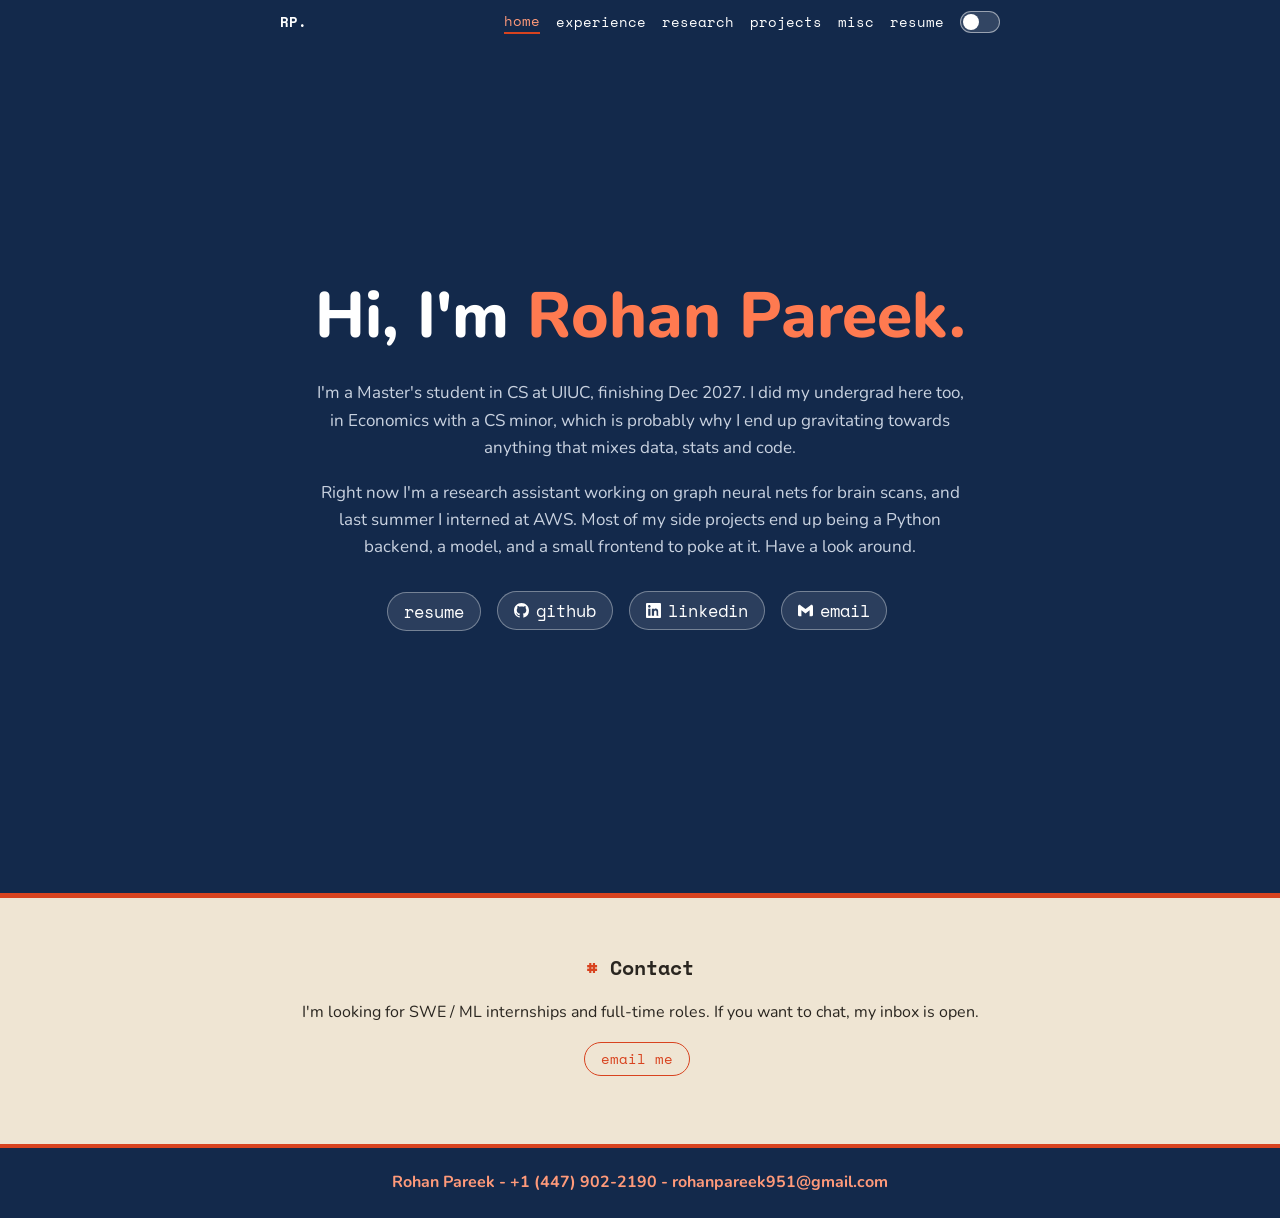
==== index.html @ a2ee43c5 "first version of personal site" ====
<!DOCTYPE html>
<html lang="en">
<head>
<meta charset="utf-8">
<meta name="viewport" content="width=device-width, initial-scale=1">
<title>Rohan Pareek</title>
<link rel="preconnect" href="https://fonts.googleapis.com">
<link rel="preconnect" href="https://fonts.gstatic.com" crossorigin>
<link href="https://fonts.googleapis.com/css2?family=Nunito:wght@400;600;700;800&family=Space+Mono:wght@400;700&display=swap" rel="stylesheet">
<link rel="stylesheet" href="style.css">
<script src="script.js"></script>
</head>
<body>

<nav>
  <div class="wrap nav-inner">
    <a href="index.html" class="logo">RP.</a>
    <div class="nav-links">
      <a href="index.html" class="active">home</a>
      <a href="experience.html">experience</a>
      <a href="research.html">research</a>
      <a href="projects.html">projects</a>
      <a href="misc.html">misc</a>
      <a href="resume.pdf" target="_blank" rel="noopener">resume</a>
      <button id="theme-btn" class="toggle" role="switch" aria-checked="false" aria-label="dark mode" title="dark mode"><span class="knob"></span></button>
    </div>
  </div>
</nav>

<header class="hero">
  <div class="wrap hero-inner">
    <!-- drop a photo named me.jpg in this folder and it'll show up here -->
    <img src="me.jpg" alt="Rohan" class="me" onerror="this.remove()">
    <h1>Hi, I'm <span class="name">Rohan Pareek.</span></h1>
    <p>
      I'm a Master's student in CS at UIUC, finishing Dec 2027. I did my undergrad here
      too, in Economics with a CS minor, which is probably why I end up gravitating towards
      anything that mixes data, stats and code.
    </p>
    <p>
      Right now I'm a research assistant working on graph neural nets for brain scans,
      and last summer I interned at AWS. Most of my side projects end up being a Python
      backend, a model, and a small frontend to poke at it. Have a look around.
    </p>
    <p class="links">
      <a href="resume.pdf" target="_blank" rel="noopener">resume</a>
      <a href="https://github.com/Rohpar1504" target="_blank" rel="noopener"><svg viewBox="0 0 16 16" width="15" height="15" fill="currentColor" aria-hidden="true"><path d="M8 0c4.42 0 8 3.58 8 8a8.013 8.013 0 0 1-5.45 7.59c-.4.08-.55-.17-.55-.38 0-.27.01-1.13.01-2.2 0-.75-.25-1.23-.54-1.48 1.78-.2 3.65-.88 3.65-3.95 0-.88-.31-1.59-.82-2.15.08-.2.36-1.02-.08-2.12 0 0-.67-.22-2.2.82-.64-.18-1.32-.27-2-.27-.68 0-1.36.09-2 .27-1.53-1.03-2.2-.82-2.2-.82-.44 1.1-.16 1.92-.08 2.12-.51.56-.82 1.28-.82 2.15 0 3.06 1.86 3.75 3.64 3.95-.23.2-.44.55-.51 1.07-.46.21-1.61.55-2.33-.66-.15-.24-.6-.83-1.23-.82-.67.01-.27.38.01.53.34.19.73.9.82 1.13.16.45.68 1.31 2.69.94 0 .67.01 1.3.01 1.49 0 .21-.15.45-.55.38A7.995 7.995 0 0 1 0 8c0-4.42 3.58-8 8-8Z"></path></svg>github</a>
      <a href="https://www.linkedin.com/in/rohpar/" target="_blank" rel="noopener"><svg viewBox="0 0 24 24" width="15" height="15" fill="currentColor" aria-hidden="true"><path d="M20.447 20.452h-3.554v-5.569c0-1.328-.027-3.037-1.852-3.037-1.853 0-2.136 1.445-2.136 2.939v5.667H9.351V9h3.414v1.561h.046c.477-.85 1.637-1.751 2.37-1.751 3.601 0 4.267 2.37 4.267 4.37v6.272zM5.337 7.433c-1.144 0-2.063-.926-2.063-2.065 0-1.138.92-2.063 2.063-2.063 1.14 0 2.064.925 2.064 2.063 0 1.139-.925 2.065-2.064 2.065zm1.782 13.019H3.555V9h3.564v11.452zM22.225 0H1.771C.792 0 0 .774 0 1.729v20.542C0 23.227.792 24 1.771 24h20.451C23.2 24 24 23.227 24 22.271V1.729C24 .774 23.2 0 22.222 0h.003z"></path></svg>linkedin</a>
      <a href="mailto:rohanpareek951@gmail.com"><svg viewBox="0 0 24 24" width="15" height="15" fill="currentColor" aria-hidden="true"><path d="M24 5.457v13.909c0 .904-.732 1.636-1.636 1.636h-3.819V11.73L12 16.64l-6.545-4.91v9.273H1.636A1.636 1.636 0 0 1 0 19.366V5.457c0-2.023 2.309-3.178 3.927-1.964L5.455 4.64 12 9.548l6.545-4.91 1.528-1.145C21.69 2.28 24 3.434 24 5.457z"></path></svg>email</a>
    </p>
  </div>
</header>

<main class="wrap">

<section class="contact">
  <h2>Contact</h2>
  <p>I'm looking for SWE / ML internships and full-time roles. If you want to chat, my inbox is open.</p>
  <p class="links"><a href="mailto:rohanpareek951@gmail.com">email me</a></p>
</section>

</main>

<footer>
  <div class="wrap">
    <p>Rohan Pareek - <a href="tel:+14479022190">+1 (447) 902-2190</a> - <a href="mailto:rohanpareek951@gmail.com">rohanpareek951@gmail.com</a></p>
  </div>
</footer>

</body>
</html>
---- style.css ----
/* colors - illinois orange + navy */
:root {
  --bg: #efe5d3;
  --text: #2a2620;
  --muted: #6b6255;
  --navy: #13294b;
  --orange: #d8431f;
  --line: #d8c9ae;
  --box: #f8f2e7;
}

[data-theme="dark"] {
  --bg: #121a28;
  --text: #dde2ea;
  --muted: #95a0b2;
  --navy: #0b1424;
  --orange: #ff7a50;
  --line: #27344a;
  --box: #18233a;
}

* {
  box-sizing: border-box;
}

body {
  margin: 0;
  font-family: "Nunito", -apple-system, Helvetica, Arial, sans-serif;
  font-size: 16px;
  line-height: 1.6;
  color: var(--text);
  background: var(--bg);
}

.wrap {
  max-width: 760px;
  margin: 0 auto;
  padding: 0 20px;
}

a {
  color: var(--orange);
}

a:hover {
  text-decoration-thickness: 2px;
}

/* nav */
nav {
  position: sticky;
  top: 0;
  z-index: 10;
  background: var(--navy);
  font-family: "Space Mono", Menlo, monospace;
  font-size: 14px;
}

.nav-inner {
  display: flex;
  justify-content: space-between;
  align-items: center;
  flex-wrap: wrap;
  gap: 8px;
  padding-top: 10px;
  padding-bottom: 10px;
}

nav a {
  color: #fff;
  text-decoration: none;
}

nav a:hover {
  color: #ff9a7a;
  text-decoration: underline;
}

/* the tab for the page you're on */
.nav-links a.active {
  color: #ff9a7a;
  border-bottom: 2px solid var(--orange);
}

.logo {
  font-weight: 700;
}

.nav-links {
  display: flex;
  flex-wrap: wrap;
  gap: 16px;
  align-items: center;
}

/* dark mode switch */
.toggle {
  position: relative;
  width: 40px;
  height: 22px;
  padding: 0;
  border: 1px solid #ffffff80;
  border-radius: 11px;
  background: #ffffff22;
  cursor: pointer;
  transition: background 0.2s;
}

.knob {
  position: absolute;
  top: 2px;
  left: 2px;
  width: 16px;
  height: 16px;
  border-radius: 50%;
  background: #fff;
  transition: left 0.2s;
}

.toggle[aria-checked="true"] {
  background: var(--orange);
  border-color: var(--orange);
}

.toggle[aria-checked="true"] .knob {
  left: 20px;
}

.toggle:hover {
  border-color: #fff;
}

/* header */
header {
  background: var(--navy);
  color: #fff;
  padding: 40px 0 44px;
  border-bottom: 5px solid var(--orange);
}

.header-inner {
  display: flex;
  align-items: center;
  gap: 28px;
}

.me {
  width: 130px;
  height: 130px;
  object-fit: cover;
  border: 3px solid #fff;
}

header h1 {
  margin: 0 0 6px;
  font-weight: 800;
  font-size: 38px;
  line-height: 1.2;
}

.sub {
  margin: 0 0 16px;
  color: #c9d2e0;
}

/* big centered intro on the home page */
header.hero {
  min-height: calc(100vh - 46px);
  display: flex;
  align-items: center;
  padding: 60px 0;
  text-align: center;
}

.hero-inner {
  width: 100%;
  max-width: 700px;
}

.hero h1 {
  font-size: clamp(38px, 7vw, 64px);
  font-weight: 800;
  line-height: 1.1;
  margin: 0 0 28px;
}

.hero .name {
  color: #ff7a50;
}

.hero p {
  color: #c9d2e0;
  font-size: 17px;
  margin: 0 auto 18px;
}

.hero .links {
  margin-top: 30px;
}

.hero .me {
  display: block;
  margin: 0 auto 24px;
  border-radius: 50%;
}

/* contact section under the hero */
.contact {
  text-align: center;
  padding: 30px 0 10px;
}

.contact .links a {
  color: var(--orange);
  background: none;
  border-color: var(--orange);
}

.contact .links a:hover {
  color: #fff;
  background: var(--orange);
}

/* smaller header on the inner pages */
header.page-head {
  padding: 28px 0 26px;
  margin-bottom: 16px;
}

.page-head h1 {
  font-family: "Space Mono", Menlo, monospace;
  font-size: 30px;
}

.page-head .sub {
  margin: 0;
}

.sub a {
  color: #fff;
}

.links {
  margin: 0;
  font-family: "Space Mono", Menlo, monospace;
  font-size: 14px;
}

.links a {
  display: inline-flex;
  align-items: center;
  gap: 7px;
  color: #fff;
  text-decoration: none;
  background: #ffffff1a;
  border: 1px solid #ffffff59;
  border-radius: 999px;
  padding: 5px 16px;
  margin: 0 6px 8px 0;
  transition: background 0.15s, border-color 0.15s;
}

.links a:hover {
  background: var(--orange);
  border-color: var(--orange);
}

/* sections */
section {
  padding-top: 20px;
}

h2 {
  font-family: "Space Mono", Menlo, monospace;
  font-size: 20px;
  margin: 24px 0 14px;
}

h2::before {
  content: "# ";
  color: var(--orange);
}

h3 {
  font-size: 17px;
  margin: 0 0 6px;
}

ul {
  padding-left: 20px;
}

li {
  margin-bottom: 6px;
}

.small {
  font-size: 14px;
  color: var(--muted);
}

/* experience / education entries */
.entry {
  border-left: 3px solid var(--line);
  padding-left: 16px;
  margin-bottom: 26px;
}

.entry:hover {
  border-left-color: var(--orange);
}

.entry-head {
  display: flex;
  justify-content: space-between;
  flex-wrap: wrap;
  gap: 4px 16px;
}

.date {
  font-family: "Space Mono", Menlo, monospace;
  font-size: 13px;
  color: var(--muted);
  white-space: nowrap;
}

.entry p {
  margin: 4px 0;
}

.entry ul {
  margin: 6px 0;
}

.loc,
.role {
  color: var(--muted);
  font-size: 15px;
}

/* github link with the logo */
.gh-link {
  display: inline-flex;
  align-items: center;
  gap: 6px;
}

/* projects */
.projects {
  display: grid;
  grid-template-columns: 1fr 1fr;
  gap: 16px;
}

.project {
  background: var(--box);
  border: 1px solid var(--line);
  border-top: 3px solid var(--navy);
  padding: 14px 16px;
}

[data-theme="dark"] .project {
  border-top-color: var(--orange);
}

.project p {
  margin: 0 0 8px;
  font-size: 15px;
}

.stack {
  font-family: "Space Mono", Menlo, monospace;
  font-size: 12.5px !important;
  color: var(--muted);
  margin-bottom: 0 !important;
}

.misc {
  list-style: square;
}

.misc li::marker {
  color: var(--orange);
}

/* footer */
footer {
  margin-top: 50px;
  padding: 22px 0;
  background: var(--navy);
  border-top: 4px solid var(--orange);
  text-align: center;
  font-weight: 700;
  color: #ff9a7a;
}

footer p {
  margin: 0;
}

footer a {
  color: inherit;
  text-decoration: none;
}

footer a:hover {
  text-decoration: underline;
}

/* phones */
@media (max-width: 600px) {
  .header-inner {
    flex-direction: column;
    align-items: flex-start;
    gap: 16px;
  }

  header h1 {
    font-size: 30px;
  }

  .projects {
    grid-template-columns: 1fr;
  }

  .nav-links {
    gap: 12px;
  }
}
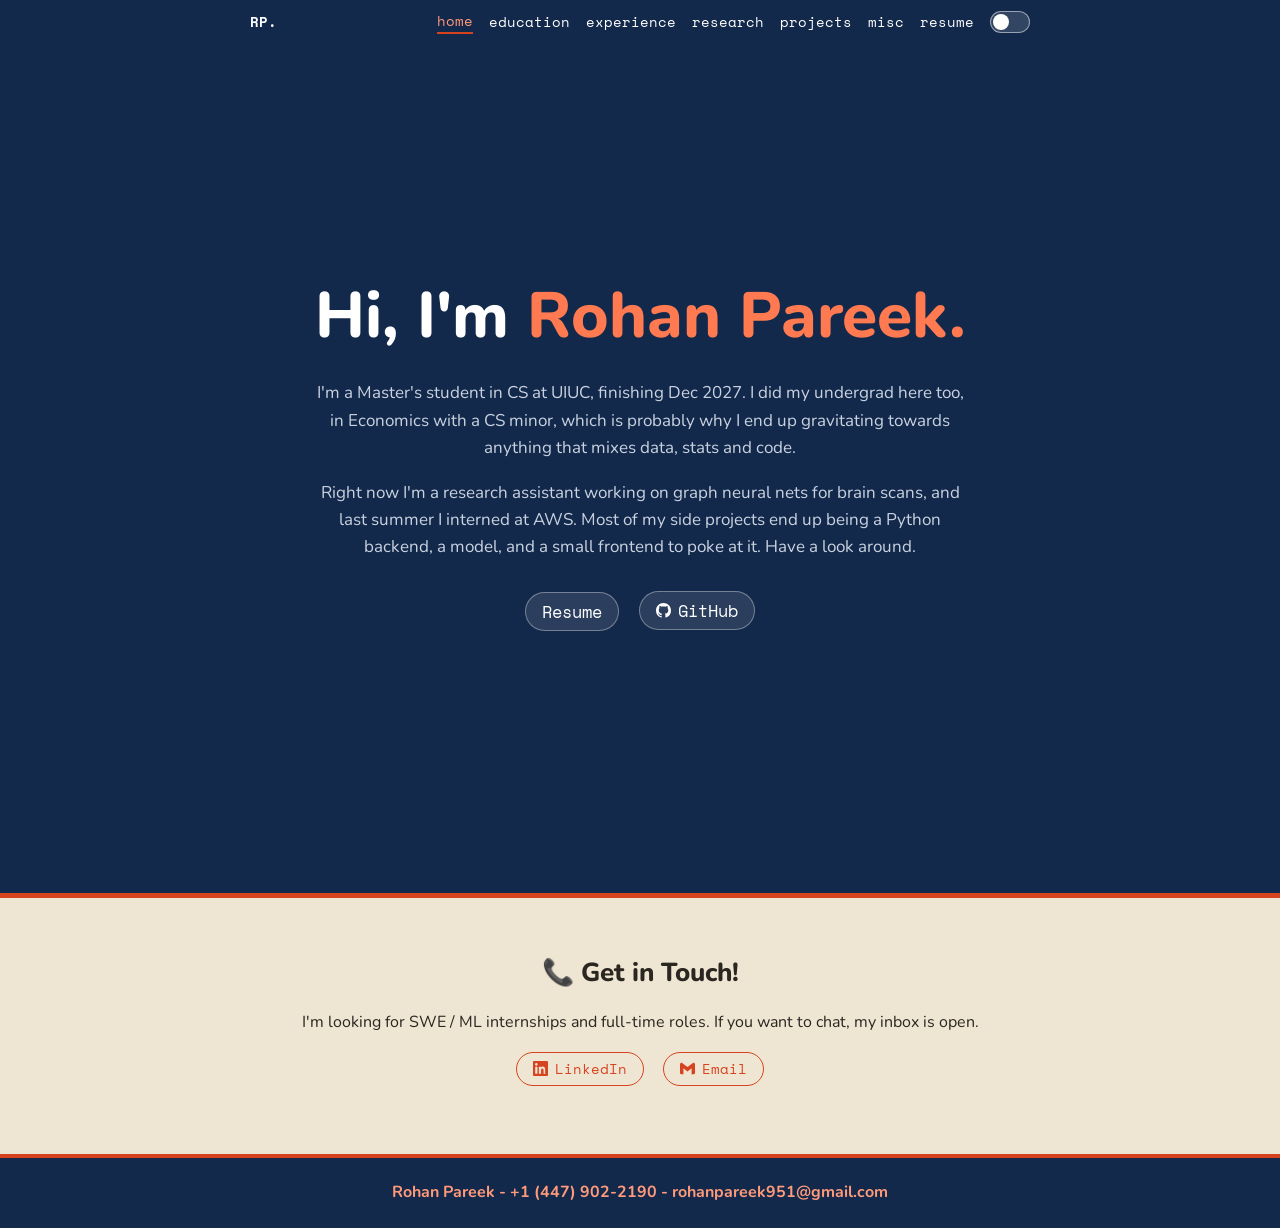
==== commit 8a02ed47: "education tab, card layout, get in touch section changes" ====
--- a/index.html
+++ b/index.html
@@ -17,6 +17,7 @@
     <a href="index.html" class="logo">RP.</a>
     <div class="nav-links">
       <a href="index.html" class="active">home</a>
+      <a href="education.html">education</a>
       <a href="experience.html">experience</a>
       <a href="research.html">research</a>
       <a href="projects.html">projects</a>
@@ -43,10 +44,8 @@
       backend, a model, and a small frontend to poke at it. Have a look around.
     </p>
     <p class="links">
-      <a href="resume.pdf" target="_blank" rel="noopener">resume</a>
-      <a href="https://github.com/Rohpar1504" target="_blank" rel="noopener"><svg viewBox="0 0 16 16" width="15" height="15" fill="currentColor" aria-hidden="true"><path d="M8 0c4.42 0 8 3.58 8 8a8.013 8.013 0 0 1-5.45 7.59c-.4.08-.55-.17-.55-.38 0-.27.01-1.13.01-2.2 0-.75-.25-1.23-.54-1.48 1.78-.2 3.65-.88 3.65-3.95 0-.88-.31-1.59-.82-2.15.08-.2.36-1.02-.08-2.12 0 0-.67-.22-2.2.82-.64-.18-1.32-.27-2-.27-.68 0-1.36.09-2 .27-1.53-1.03-2.2-.82-2.2-.82-.44 1.1-.16 1.92-.08 2.12-.51.56-.82 1.28-.82 2.15 0 3.06 1.86 3.75 3.64 3.95-.23.2-.44.55-.51 1.07-.46.21-1.61.55-2.33-.66-.15-.24-.6-.83-1.23-.82-.67.01-.27.38.01.53.34.19.73.9.82 1.13.16.45.68 1.31 2.69.94 0 .67.01 1.3.01 1.49 0 .21-.15.45-.55.38A7.995 7.995 0 0 1 0 8c0-4.42 3.58-8 8-8Z"></path></svg>github</a>
-      <a href="https://www.linkedin.com/in/rohpar/" target="_blank" rel="noopener"><svg viewBox="0 0 24 24" width="15" height="15" fill="currentColor" aria-hidden="true"><path d="M20.447 20.452h-3.554v-5.569c0-1.328-.027-3.037-1.852-3.037-1.853 0-2.136 1.445-2.136 2.939v5.667H9.351V9h3.414v1.561h.046c.477-.85 1.637-1.751 2.37-1.751 3.601 0 4.267 2.37 4.267 4.37v6.272zM5.337 7.433c-1.144 0-2.063-.926-2.063-2.065 0-1.138.92-2.063 2.063-2.063 1.14 0 2.064.925 2.064 2.063 0 1.139-.925 2.065-2.064 2.065zm1.782 13.019H3.555V9h3.564v11.452zM22.225 0H1.771C.792 0 0 .774 0 1.729v20.542C0 23.227.792 24 1.771 24h20.451C23.2 24 24 23.227 24 22.271V1.729C24 .774 23.2 0 22.222 0h.003z"></path></svg>linkedin</a>
-      <a href="mailto:rohanpareek951@gmail.com"><svg viewBox="0 0 24 24" width="15" height="15" fill="currentColor" aria-hidden="true"><path d="M24 5.457v13.909c0 .904-.732 1.636-1.636 1.636h-3.819V11.73L12 16.64l-6.545-4.91v9.273H1.636A1.636 1.636 0 0 1 0 19.366V5.457c0-2.023 2.309-3.178 3.927-1.964L5.455 4.64 12 9.548l6.545-4.91 1.528-1.145C21.69 2.28 24 3.434 24 5.457z"></path></svg>email</a>
+      <a href="resume.pdf" target="_blank" rel="noopener">Resume</a>
+      <a href="https://github.com/Rohpar1504" target="_blank" rel="noopener"><svg viewBox="0 0 16 16" width="15" height="15" fill="currentColor" aria-hidden="true"><path d="M8 0c4.42 0 8 3.58 8 8a8.013 8.013 0 0 1-5.45 7.59c-.4.08-.55-.17-.55-.38 0-.27.01-1.13.01-2.2 0-.75-.25-1.23-.54-1.48 1.78-.2 3.65-.88 3.65-3.95 0-.88-.31-1.59-.82-2.15.08-.2.36-1.02-.08-2.12 0 0-.67-.22-2.2.82-.64-.18-1.32-.27-2-.27-.68 0-1.36.09-2 .27-1.53-1.03-2.2-.82-2.2-.82-.44 1.1-.16 1.92-.08 2.12-.51.56-.82 1.28-.82 2.15 0 3.06 1.86 3.75 3.64 3.95-.23.2-.44.55-.51 1.07-.46.21-1.61.55-2.33-.66-.15-.24-.6-.83-1.23-.82-.67.01-.27.38.01.53.34.19.73.9.82 1.13.16.45.68 1.31 2.69.94 0 .67.01 1.3.01 1.49 0 .21-.15.45-.55.38A7.995 7.995 0 0 1 0 8c0-4.42 3.58-8 8-8Z"></path></svg>GitHub</a>
     </p>
   </div>
 </header>
@@ -54,9 +53,12 @@
 <main class="wrap">
 
 <section class="contact">
-  <h2>Contact</h2>
+  <h2>📞 Get in Touch!</h2>
   <p>I'm looking for SWE / ML internships and full-time roles. If you want to chat, my inbox is open.</p>
-  <p class="links"><a href="mailto:rohanpareek951@gmail.com">email me</a></p>
+  <p class="links">
+  <a href="https://www.linkedin.com/in/rohpar/" target="_blank" rel="noopener"><svg viewBox="0 0 24 24" width="15" height="15" fill="currentColor" aria-hidden="true"><path d="M20.447 20.452h-3.554v-5.569c0-1.328-.027-3.037-1.852-3.037-1.853 0-2.136 1.445-2.136 2.939v5.667H9.351V9h3.414v1.561h.046c.477-.85 1.637-1.751 2.37-1.751 3.601 0 4.267 2.37 4.267 4.37v6.272zM5.337 7.433c-1.144 0-2.063-.926-2.063-2.065 0-1.138.92-2.063 2.063-2.063 1.14 0 2.064.925 2.064 2.063 0 1.139-.925 2.065-2.064 2.065zm1.782 13.019H3.555V9h3.564v11.452zM22.225 0H1.771C.792 0 0 .774 0 1.729v20.542C0 23.227.792 24 1.771 24h20.451C23.2 24 24 23.227 24 22.271V1.729C24 .774 23.2 0 22.222 0h.003z"></path></svg>LinkedIn</a>
+  <a href="mailto:rohanpareek951@gmail.com"><svg viewBox="0 0 24 24" width="15" height="15" fill="currentColor" aria-hidden="true"><path d="M24 5.457v13.909c0 .904-.732 1.636-1.636 1.636h-3.819V11.73L12 16.64l-6.545-4.91v9.273H1.636A1.636 1.636 0 0 1 0 19.366V5.457c0-2.023 2.309-3.178 3.927-1.964L5.455 4.64 12 9.548l6.545-4.91 1.528-1.145C21.69 2.28 24 3.434 24 5.457z"></path></svg>Email</a>
+  </p>
 </section>
 
 </main>
--- a/style.css
+++ b/style.css
@@ -7,6 +7,8 @@
   --orange: #d8431f;
   --line: #d8c9ae;
   --box: #f8f2e7;
+  --card: #fffcf6;
+  --shadow: rgba(60, 40, 10, 0.08);
 }
 
 [data-theme="dark"] {
@@ -17,6 +19,8 @@
   --orange: #ff7a50;
   --line: #27344a;
   --box: #18233a;
+  --card: #1a2539;
+  --shadow: rgba(0, 0, 0, 0.35);
 }
 
 * {
@@ -30,10 +34,19 @@
   line-height: 1.6;
   color: var(--text);
   background: var(--bg);
+  min-height: 100vh;
+  display: flex;
+  flex-direction: column;
+}
+
+/* push the footer to the bottom on short pages */
+main {
+  flex: 1;
+  width: 100%;
 }
 
 .wrap {
-  max-width: 760px;
+  max-width: 820px;
   margin: 0 auto;
   padding: 0 20px;
 }
@@ -198,6 +211,10 @@
   margin-top: 30px;
 }
 
+.hero .links a {
+  margin: 0 5px 8px;
+}
+
 .hero .me {
   display: block;
   margin: 0 auto 24px;
@@ -210,7 +227,18 @@
   padding: 30px 0 10px;
 }
 
+.contact h2::before {
+  content: none;
+}
+
+.contact h2 {
+  font-family: "Nunito", -apple-system, Helvetica, Arial, sans-serif;
+  font-weight: 800;
+  font-size: 26px;
+}
+
 .contact .links a {
+  margin: 0 5px 8px;
   color: var(--orange);
   background: none;
   border-color: var(--orange);
@@ -221,19 +249,24 @@
   background: var(--orange);
 }
 
-/* smaller header on the inner pages */
+/* page title on the inner pages */
 header.page-head {
-  padding: 28px 0 26px;
-  margin-bottom: 16px;
+  padding: 56px 0 50px;
+  margin-bottom: 36px;
+  text-align: center;
 }
 
 .page-head h1 {
-  font-family: "Space Mono", Menlo, monospace;
-  font-size: 30px;
+  font-size: clamp(34px, 6vw, 50px);
+  font-weight: 800;
+  text-transform: uppercase;
+  letter-spacing: 2px;
+  margin-bottom: 10px;
 }
 
 .page-head .sub {
   margin: 0;
+  font-size: 17px;
 }
 
 .sub a {
@@ -299,22 +332,63 @@
   color: var(--muted);
 }
 
-/* experience / education entries */
-.entry {
-  border-left: 3px solid var(--line);
-  padding-left: 16px;
-  margin-bottom: 26px;
-}
-
-.entry:hover {
-  border-left-color: var(--orange);
-}
-
-.entry-head {
-  display: flex;
-  justify-content: space-between;
-  flex-wrap: wrap;
-  gap: 4px 16px;
+/* cards (education, experience, research, projects, misc) */
+.card,
+.project {
+  background: var(--card);
+  border: 1px solid var(--line);
+  border-radius: 12px;
+  padding: 24px 28px;
+  margin-bottom: 22px;
+  box-shadow: 0 2px 8px var(--shadow);
+  transition: transform 0.15s, box-shadow 0.15s, border-color 0.15s;
+}
+
+.card:hover,
+.project:hover {
+  transform: translateY(-3px);
+  box-shadow: 0 8px 22px var(--shadow);
+  border-color: var(--orange);
+}
+
+.card h3 {
+  font-size: 22px;
+  font-weight: 800;
+  line-height: 1.3;
+  margin: 0 0 4px;
+}
+
+.card-sub {
+  font-size: 18px;
+  margin: 0 0 4px;
+}
+
+.meta {
+  font-style: italic;
+  color: var(--muted);
+  margin: 0 0 12px;
+}
+
+.card p {
+  margin: 0 0 10px;
+}
+
+.card > :last-child {
+  margin-bottom: 0;
+}
+
+.card ul {
+  margin: 8px 0 12px;
+}
+
+.misc-grid {
+  display: grid;
+  grid-template-columns: 1fr 1fr;
+  gap: 0 22px;
+}
+
+.misc-grid .card:first-child {
+  grid-column: 1 / -1;
 }
 
 .date {
@@ -324,21 +398,11 @@
   white-space: nowrap;
 }
 
-.entry p {
-  margin: 4px 0;
-}
-
-.entry ul {
-  margin: 6px 0;
-}
-
-.loc,
-.role {
-  color: var(--muted);
-  font-size: 15px;
-}
-
 /* github link with the logo */
+.stack + p {
+  margin-top: 12px;
+}
+
 .gh-link {
   display: inline-flex;
   align-items: center;
@@ -349,18 +413,16 @@
 .projects {
   display: grid;
   grid-template-columns: 1fr 1fr;
-  gap: 16px;
+  gap: 22px;
 }
 
 .project {
-  background: var(--box);
-  border: 1px solid var(--line);
-  border-top: 3px solid var(--navy);
-  padding: 14px 16px;
-}
-
-[data-theme="dark"] .project {
-  border-top-color: var(--orange);
+  margin-bottom: 0;
+}
+
+.project h3 {
+  font-size: 20px;
+  font-weight: 800;
 }
 
 .project p {
@@ -419,8 +481,13 @@
     font-size: 30px;
   }
 
-  .projects {
+  .projects,
+  .misc-grid {
     grid-template-columns: 1fr;
+  }
+
+  .card {
+    padding: 20px;
   }
 
   .nav-links {
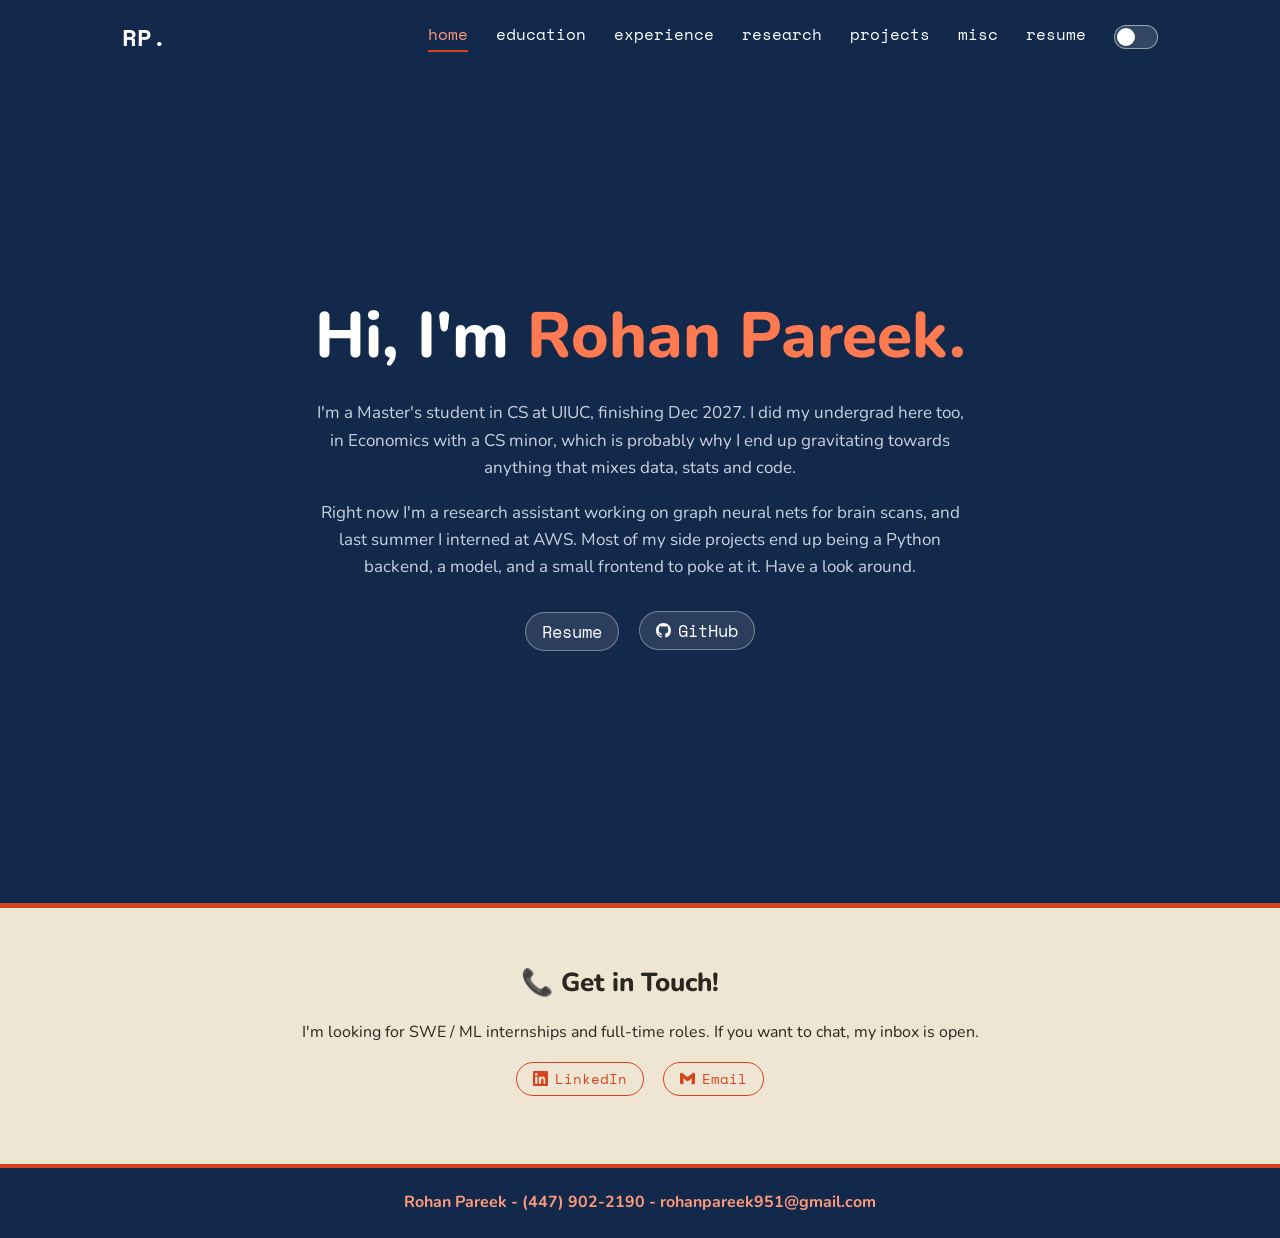
==== commit b5502b90: "phone menu, nav spacing, toggle fix" ====
--- a/index.html
+++ b/index.html
@@ -15,6 +15,7 @@
 <nav>
   <div class="wrap nav-inner">
     <a href="index.html" class="logo">RP.</a>
+    <button class="menu-btn" aria-label="menu" aria-expanded="false"><span></span><span></span><span></span></button>
     <div class="nav-links">
       <a href="index.html" class="active">home</a>
       <a href="education.html">education</a>
@@ -53,7 +54,7 @@
 <main class="wrap">
 
 <section class="contact">
-  <h2>📞 Get in Touch!</h2>
+  <h2><span class="title"><span class="phone">📞</span>Get in Touch!</span></h2>
   <p>I'm looking for SWE / ML internships and full-time roles. If you want to chat, my inbox is open.</p>
   <p class="links">
   <a href="https://www.linkedin.com/in/rohpar/" target="_blank" rel="noopener"><svg viewBox="0 0 24 24" width="15" height="15" fill="currentColor" aria-hidden="true"><path d="M20.447 20.452h-3.554v-5.569c0-1.328-.027-3.037-1.852-3.037-1.853 0-2.136 1.445-2.136 2.939v5.667H9.351V9h3.414v1.561h.046c.477-.85 1.637-1.751 2.37-1.751 3.601 0 4.267 2.37 4.267 4.37v6.272zM5.337 7.433c-1.144 0-2.063-.926-2.063-2.065 0-1.138.92-2.063 2.063-2.063 1.14 0 2.064.925 2.064 2.063 0 1.139-.925 2.065-2.064 2.065zm1.782 13.019H3.555V9h3.564v11.452zM22.225 0H1.771C.792 0 0 .774 0 1.729v20.542C0 23.227.792 24 1.771 24h20.451C23.2 24 24 23.227 24 22.271V1.729C24 .774 23.2 0 22.222 0h.003z"></path></svg>LinkedIn</a>
@@ -65,7 +66,7 @@
 
 <footer>
   <div class="wrap">
-    <p>Rohan Pareek - <a href="tel:+14479022190">+1 (447) 902-2190</a> - <a href="mailto:rohanpareek951@gmail.com">rohanpareek951@gmail.com</a></p>
+    <p>Rohan Pareek - <a href="tel:+14479022190">(447) 902-2190</a> - <a href="mailto:rohanpareek951@gmail.com">rohanpareek951@gmail.com</a></p>
   </div>
 </footer>
 
--- a/style.css
+++ b/style.css
@@ -66,7 +66,13 @@
   z-index: 10;
   background: var(--navy);
   font-family: "Space Mono", Menlo, monospace;
-  font-size: 14px;
+  font-size: 16px;
+}
+
+/* nav bar gets more room than the page text */
+nav .wrap {
+  max-width: 1100px;
+  padding: 18px 32px;
 }
 
 .nav-inner {
@@ -74,9 +80,9 @@
   justify-content: space-between;
   align-items: center;
   flex-wrap: wrap;
-  gap: 8px;
-  padding-top: 10px;
-  padding-bottom: 10px;
+  gap: 10px;
+  padding-top: 18px;
+  padding-bottom: 18px;
 }
 
 nav a {
@@ -84,6 +90,12 @@
   text-decoration: none;
 }
 
+/* every tab gets the same underline space so the active one doesn't jump */
+.nav-links a {
+  padding-bottom: 2px;
+  border-bottom: 2px solid transparent;
+}
+
 nav a:hover {
   color: #ff9a7a;
   text-decoration: underline;
@@ -92,39 +104,42 @@
 /* the tab for the page you're on */
 .nav-links a.active {
   color: #ff9a7a;
-  border-bottom: 2px solid var(--orange);
+  border-bottom-color: var(--orange);
 }
 
 .logo {
   font-weight: 700;
+  font-size: 24px;
 }
 
 .nav-links {
   display: flex;
   flex-wrap: wrap;
-  gap: 16px;
+  gap: 28px;
   align-items: center;
 }
 
-/* dark mode switch */
+/* dark mode switch - 3px gap around the knob in both positions */
 .toggle {
   position: relative;
-  width: 40px;
-  height: 22px;
+  flex-shrink: 0;
+  width: 44px;
+  height: 24px;
   padding: 0;
-  border: 1px solid #ffffff80;
-  border-radius: 11px;
+  border: none;
+  border-radius: 12px;
   background: #ffffff22;
+  box-shadow: inset 0 0 0 1px #ffffff80;
   cursor: pointer;
   transition: background 0.2s;
 }
 
 .knob {
   position: absolute;
-  top: 2px;
-  left: 2px;
-  width: 16px;
-  height: 16px;
+  top: 3px;
+  left: 3px;
+  width: 18px;
+  height: 18px;
   border-radius: 50%;
   background: #fff;
   transition: left 0.2s;
@@ -132,15 +147,15 @@
 
 .toggle[aria-checked="true"] {
   background: var(--orange);
-  border-color: var(--orange);
+  box-shadow: none;
 }
 
 .toggle[aria-checked="true"] .knob {
-  left: 20px;
+  left: 23px;
 }
 
 .toggle:hover {
-  border-color: #fff;
+  box-shadow: inset 0 0 0 1px #fff;
 }
 
 /* header */
@@ -178,7 +193,7 @@
 
 /* big centered intro on the home page */
 header.hero {
-  min-height: calc(100vh - 46px);
+  min-height: calc(100vh - 66px);
   display: flex;
   align-items: center;
   padding: 60px 0;
@@ -235,6 +250,17 @@
   font-family: "Nunito", -apple-system, Helvetica, Arial, sans-serif;
   font-weight: 800;
   font-size: 26px;
+}
+
+/* emoji hangs off the left so the words themselves are centered */
+.contact .title {
+  position: relative;
+}
+
+.contact .phone {
+  position: absolute;
+  right: 100%;
+  margin-right: 8px;
 }
 
 .contact .links a {
@@ -469,6 +495,80 @@
   text-decoration: underline;
 }
 
+/* hamburger menu - only shows on phones */
+.menu-btn {
+  display: none;
+  flex-direction: column;
+  justify-content: center;
+  gap: 5px;
+  width: 40px;
+  height: 40px;
+  padding: 8px;
+  background: none;
+  border: none;
+  cursor: pointer;
+}
+
+.menu-btn span {
+  display: block;
+  height: 3px;
+  background: #fff;
+  border-radius: 2px;
+  transition: transform 0.2s, opacity 0.2s;
+}
+
+/* lines turn into an X when the menu is open */
+nav.open .menu-btn span:nth-child(1) {
+  transform: translateY(8px) rotate(45deg);
+}
+
+nav.open .menu-btn span:nth-child(2) {
+  opacity: 0;
+}
+
+nav.open .menu-btn span:nth-child(3) {
+  transform: translateY(-8px) rotate(-45deg);
+}
+
+@media (max-width: 820px) {
+  .menu-btn {
+    display: flex;
+  }
+
+  .nav-links {
+    display: none;
+    width: 100%;
+    flex-direction: column;
+    align-items: flex-start;
+    gap: 0;
+    padding-top: 8px;
+  }
+
+  nav.open .nav-links {
+    display: flex;
+  }
+
+  .nav-links a {
+    width: 100%;
+    padding: 12px 0;
+    font-size: 17px;
+    border-bottom: 1px solid #ffffff1f;
+  }
+
+  .nav-links a.active {
+    border-bottom-color: #ffffff1f;
+  }
+
+  .nav-links a.active::before {
+    content: "> ";
+    color: var(--orange);
+  }
+
+  .toggle {
+    margin-top: 14px;
+  }
+}
+
 /* phones */
 @media (max-width: 600px) {
   .header-inner {
@@ -490,7 +590,11 @@
     padding: 20px;
   }
 
-  .nav-links {
-    gap: 12px;
-  }
-}
+  nav {
+    font-size: 14px;
+  }
+
+  nav .wrap {
+    padding: 14px 16px;
+  }
+}
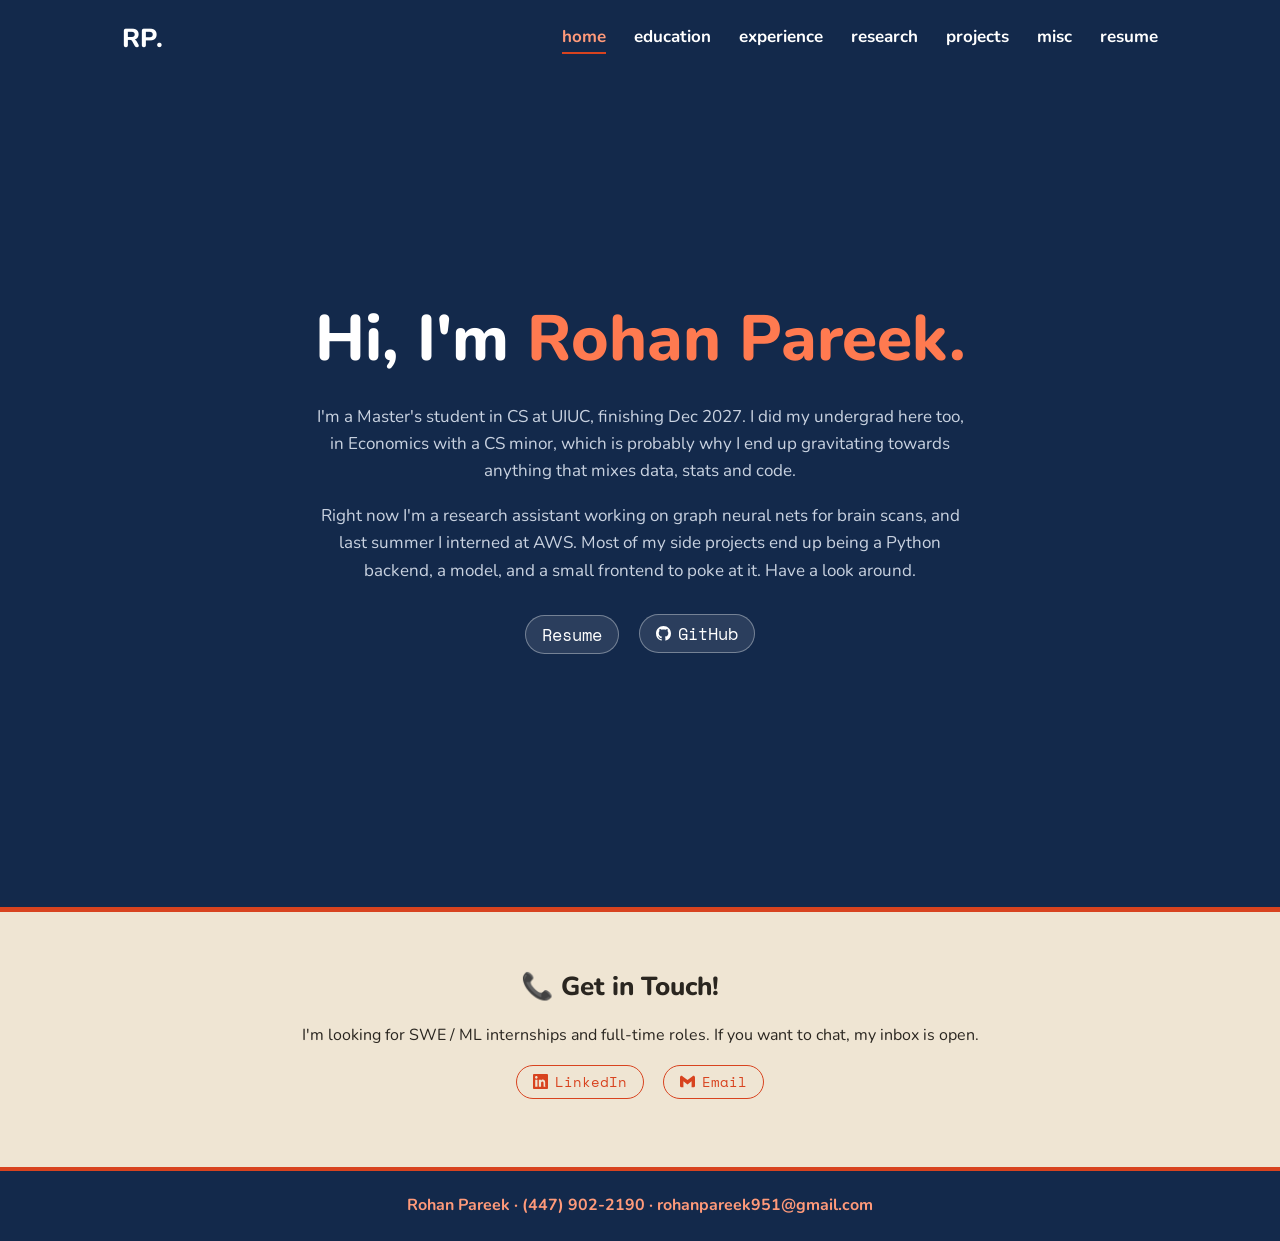
==== commit a728f419: "remove dark mode, dot separators in footer" ====
--- a/index.html
+++ b/index.html
@@ -24,7 +24,6 @@
       <a href="projects.html">projects</a>
       <a href="misc.html">misc</a>
       <a href="resume.pdf" target="_blank" rel="noopener">resume</a>
-      <button id="theme-btn" class="toggle" role="switch" aria-checked="false" aria-label="dark mode" title="dark mode"><span class="knob"></span></button>
     </div>
   </div>
 </nav>
@@ -66,7 +65,7 @@
 
 <footer>
   <div class="wrap">
-    <p>Rohan Pareek - <a href="tel:+14479022190">(447) 902-2190</a> - <a href="mailto:rohanpareek951@gmail.com">rohanpareek951@gmail.com</a></p>
+    <p>Rohan Pareek &middot; <a href="tel:+14479022190">(447) 902-2190</a> &middot; <a href="mailto:rohanpareek951@gmail.com">rohanpareek951@gmail.com</a></p>
   </div>
 </footer>
 
--- a/style.css
+++ b/style.css
@@ -1,4 +1,4 @@
-/* colors - illinois orange + navy */
+/* colors - illinois orange + navy (light theme only) */
 :root {
   --bg: #efe5d3;
   --text: #2a2620;
@@ -11,17 +11,6 @@
   --shadow: rgba(60, 40, 10, 0.08);
 }
 
-[data-theme="dark"] {
-  --bg: #121a28;
-  --text: #dde2ea;
-  --muted: #95a0b2;
-  --navy: #0b1424;
-  --orange: #ff7a50;
-  --line: #27344a;
-  --box: #18233a;
-  --card: #1a2539;
-  --shadow: rgba(0, 0, 0, 0.35);
-}
 
 * {
   box-sizing: border-box;
@@ -65,8 +54,9 @@
   top: 0;
   z-index: 10;
   background: var(--navy);
-  font-family: "Space Mono", Menlo, monospace;
-  font-size: 16px;
+  font-family: "Nunito", -apple-system, Helvetica, Arial, sans-serif;
+  font-size: 17px;
+  font-weight: 700;
 }
 
 /* nav bar gets more room than the page text */
@@ -108,8 +98,8 @@
 }
 
 .logo {
-  font-weight: 700;
-  font-size: 24px;
+  font-weight: 800;
+  font-size: 26px;
 }
 
 .nav-links {
@@ -117,45 +107,6 @@
   flex-wrap: wrap;
   gap: 28px;
   align-items: center;
-}
-
-/* dark mode switch - 3px gap around the knob in both positions */
-.toggle {
-  position: relative;
-  flex-shrink: 0;
-  width: 44px;
-  height: 24px;
-  padding: 0;
-  border: none;
-  border-radius: 12px;
-  background: #ffffff22;
-  box-shadow: inset 0 0 0 1px #ffffff80;
-  cursor: pointer;
-  transition: background 0.2s;
-}
-
-.knob {
-  position: absolute;
-  top: 3px;
-  left: 3px;
-  width: 18px;
-  height: 18px;
-  border-radius: 50%;
-  background: #fff;
-  transition: left 0.2s;
-}
-
-.toggle[aria-checked="true"] {
-  background: var(--orange);
-  box-shadow: none;
-}
-
-.toggle[aria-checked="true"] .knob {
-  left: 23px;
-}
-
-.toggle:hover {
-  box-shadow: inset 0 0 0 1px #fff;
 }
 
 /* header */
@@ -293,6 +244,14 @@
 .page-head .sub {
   margin: 0;
   font-size: 17px;
+}
+
+.chant {
+  color: #ff7a50 !important;
+  font-weight: 800;
+  font-size: 22px !important;
+  letter-spacing: 6px;
+  padding-left: 6px;
 }
 
 .sub a {
@@ -407,6 +366,14 @@
   margin: 8px 0 12px;
 }
 
+/* small logo sitting in front of a card title */
+.inline-logo {
+  height: 1em;
+  width: auto;
+  margin-right: 10px;
+  vertical-align: -0.12em;
+}
+
 .misc-grid {
   display: grid;
   grid-template-columns: 1fr 1fr;
@@ -564,9 +531,6 @@
     color: var(--orange);
   }
 
-  .toggle {
-    margin-top: 14px;
-  }
 }
 
 /* phones */
